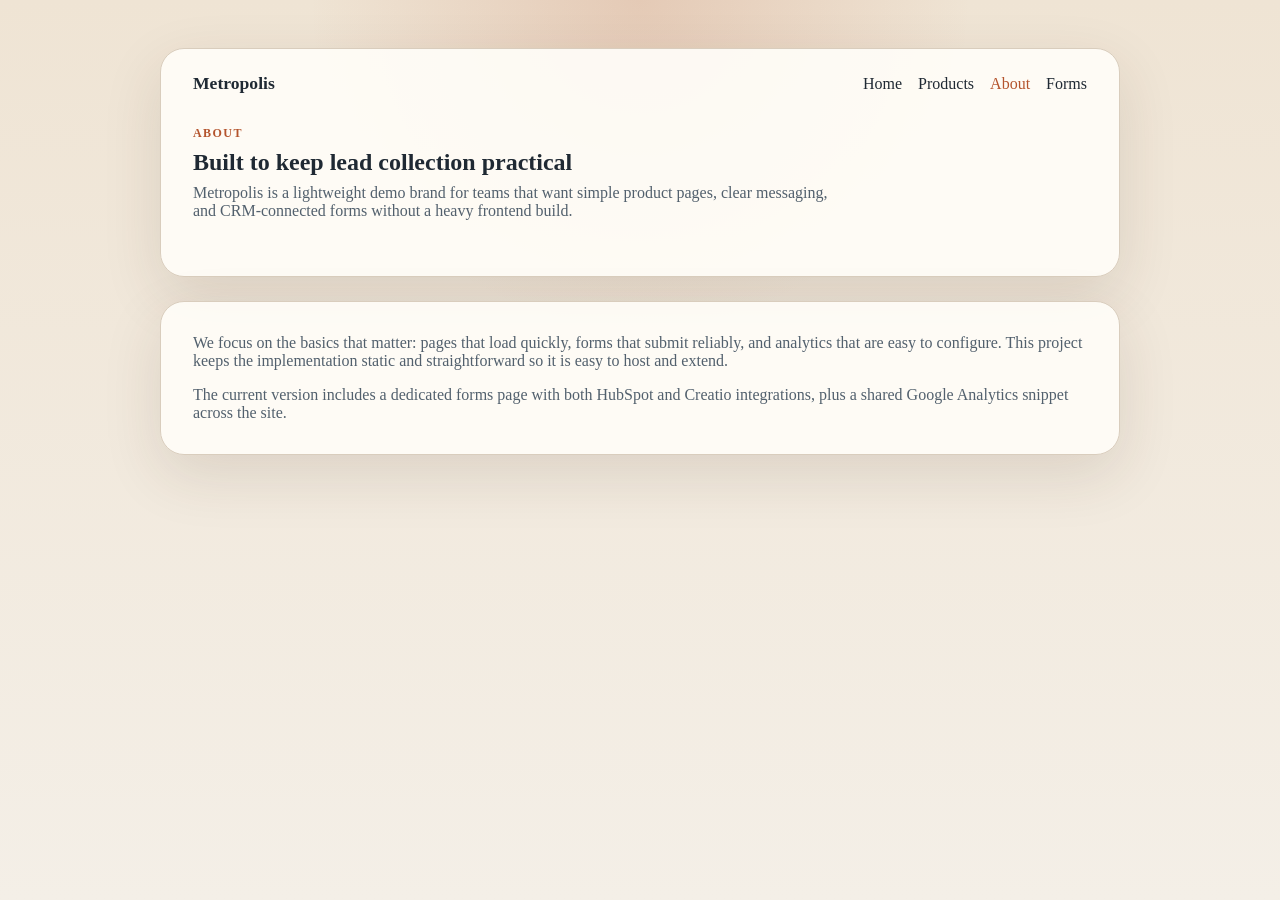
==== about.html @ 47b6cc76 "New Changes" ====
<!DOCTYPE html>
<html lang="en">
<head>
  <meta charset="UTF-8">
  <meta name="viewport" content="width=device-width, initial-scale=1.0">
  <title>About | Metropolis Forms</title>
  <meta name="description" content="Learn about Metropolis Forms and its approach to simple lead generation websites.">
  <link rel="stylesheet" href="./styles.css">
  <script async src="https://www.googletagmanager.com/gtag/js?id=G-XXXXXXXXXX"></script>
  <script>
    window.dataLayer = window.dataLayer || [];
    function gtag() { dataLayer.push(arguments); }
    gtag('js', new Date());
    gtag('config', 'G-XXXXXXXXXX');
  </script>
</head>
<body>
  <main class="page">
    <section class="card page-header">
      <nav class="site-nav" aria-label="Primary">
        <a class="brand" href="./index.html">Metropolis</a>
        <div class="nav-links">
          <a href="./index.html">Home</a>
          <a href="./products.html">Products</a>
          <a class="active" href="./about.html">About</a>
          <a href="./forms.html">Forms</a>
        </div>
      </nav>

      <div class="intro">
        <p class="eyebrow">About</p>
        <h1>Built to keep lead collection practical</h1>
        <p class="lede">Metropolis is a lightweight demo brand for teams that want simple product pages, clear messaging, and CRM-connected forms without a heavy frontend build.</p>
      </div>
    </section>

    <section class="card">
      <div class="content-stack">
        <p>We focus on the basics that matter: pages that load quickly, forms that submit reliably, and analytics that are easy to configure. This project keeps the implementation static and straightforward so it is easy to host and extend.</p>
        <p>The current version includes a dedicated forms page with both HubSpot and Creatio integrations, plus a shared Google Analytics snippet across the site.</p>
      </div>
    </section>
  </main>
</body>
</html>
---- styles.css ----
:root {
  color-scheme: light;
  --bg: #f4efe7;
  --surface: #fffdf8;
  --surface-strong: #ffffff;
  --text: #1f2933;
  --muted: #52606d;
  --border: #d9cdbd;
  --accent: #b4542d;
  --accent-dark: #8f3f20;
  --shadow: 0 20px 60px rgba(64, 44, 26, 0.12);
}

* {
  box-sizing: border-box;
}

body {
  margin: 0;
  min-height: 100vh;
  font-family: Georgia, "Times New Roman", serif;
  background:
    radial-gradient(circle at top, rgba(180, 84, 45, 0.18), transparent 30%),
    linear-gradient(180deg, #efe4d4 0%, var(--bg) 100%);
  color: var(--text);
}

.page {
  width: min(960px, calc(100% - 2rem));
  margin: 0 auto;
  padding: 3rem 0;
  display: grid;
  gap: 1.5rem;
}

.card {
  background: rgba(255, 253, 248, 0.92);
  border: 1px solid var(--border);
  border-radius: 24px;
  box-shadow: var(--shadow);
  padding: 2rem;
}

.hero {
  padding-top: 1.5rem;
}

.page-header {
  padding-top: 1.5rem;
}

.site-nav {
  display: flex;
  justify-content: space-between;
  align-items: center;
  gap: 1rem;
  margin-bottom: 2rem;
}

.brand,
.nav-links a,
.secondary-link {
  color: var(--text);
  text-decoration: none;
}

.nav-links a.active {
  color: var(--accent);
}

.brand {
  font-size: 1.1rem;
  font-weight: 700;
}

.nav-links {
  display: flex;
  gap: 1rem;
  flex-wrap: wrap;
}

.hero-grid {
  display: grid;
  grid-template-columns: minmax(0, 1.5fr) minmax(260px, 0.8fr);
  gap: 1.5rem;
  align-items: start;
}

.intro {
  margin-bottom: 1.5rem;
}

.eyebrow {
  margin: 0 0 0.5rem;
  letter-spacing: 0.12em;
  text-transform: uppercase;
  color: var(--accent);
  font-size: 0.75rem;
  font-weight: 700;
}

h1,
h2 {
  margin: 0 0 0.5rem;
  font-weight: 700;
}

.lede {
  margin: 0;
  color: var(--muted);
  max-width: 40rem;
}

.hero-actions {
  display: flex;
  gap: 1rem;
  flex-wrap: wrap;
  margin-top: 1.5rem;
}

.hero-panel,
.product-card {
  border: 1px solid var(--border);
  border-radius: 20px;
  background: rgba(255, 255, 255, 0.55);
  padding: 1.25rem;
}

.panel-label {
  margin: 0 0 0.75rem;
  color: var(--accent);
  font-size: 0.8rem;
  font-weight: 700;
  letter-spacing: 0.08em;
  text-transform: uppercase;
}

.hero-list {
  margin: 0;
  padding-left: 1.1rem;
  color: var(--muted);
}

.product-grid {
  display: grid;
  grid-template-columns: repeat(3, minmax(0, 1fr));
  gap: 1rem;
}

.product-card h3 {
  margin-top: 0;
  margin-bottom: 0.6rem;
}

.product-card p {
  margin: 0;
  color: var(--muted);
}

.content-stack {
  display: grid;
  gap: 1rem;
}

.content-stack p {
  margin: 0;
  color: var(--muted);
}

.hubspot-card {
  overflow: hidden;
}

.link-card {
  display: inline-flex;
  align-items: center;
  justify-content: center;
  min-width: 220px;
  padding: 1rem 1.5rem;
  border-radius: 999px;
  background: var(--accent);
  color: #fff;
  text-decoration: none;
  font-weight: 700;
}

.link-card:hover {
  background: var(--accent-dark);
}

.secondary-link {
  display: inline-flex;
  align-items: center;
  font-weight: 700;
}

.creatio-form-shell {
  border: 1px solid var(--border);
  border-radius: 20px;
  background: #f9f4ec;
  padding: 1.25rem;
}

.creatio-form-shell .bee-row,
.creatio-form-shell .bee-row-content {
  position: relative;
}

.creatio-form-shell .bee-row-1,
.creatio-form-shell .bee-row-1 .bee-row-content {
  background-repeat: no-repeat;
}

.creatio-form-shell .bee-row-content {
  max-width: 500px;
  margin: 0 auto;
  display: flex;
}

.creatio-form-shell .bee-row-content .bee-col-w12,
.creatio-form-shell .bee-row-1 .bee-col-1 .bee-block-1 div.label:not(.inline),
.creatio-form-shell .bee-row-1 .bee-col-1 .bee-block-1 label:not(.inline) {
  flex-basis: 100%;
}

.creatio-form-shell .bee-form .bee-form-row .bee-field {
  padding: 3px;
  display: flex;
  flex: 1;
  flex-wrap: wrap;
  align-items: center;
}

.creatio-form-shell .bee-form .bee-form-row .bee-field input:not([type=checkbox]):not([type=radio]) {
  flex-grow: 1;
  width: 100%;
  font-family: inherit;
  font-size: inherit;
}

.creatio-form-shell .bee-form .bee-form-row .bee-field button {
  font-family: inherit;
  font-size: inherit;
  cursor: pointer;
}

.creatio-form-shell .bee-form .bee-form-row .bee-field .bee-button-container {
  flex-grow: 1;
}

.creatio-form-shell .bee-row-1 .bee-col-1 {
  padding-bottom: 5px;
  padding-top: 5px;
}

.creatio-form-shell .bee-row-1 .bee-col-1 .bee-block-1 {
  font-family: Arial, Helvetica Neue, Helvetica, sans-serif;
  font-size: 14px;
  font-weight: 400;
  padding: 10px;
  text-align: center;
}

.creatio-form-shell .bee-row-1 .bee-col-1 .bee-block-1 form {
  display: inline-block;
  width: 100%;
}

.creatio-form-shell .bee-row-1 .bee-col-1 .bee-block-1 div.label,
.creatio-form-shell .bee-row-1 .bee-col-1 .bee-block-1 label {
  display: block;
  padding: 3px;
  color: #000;
  letter-spacing: 0;
  line-height: 200%;
  text-align: left;
  font-weight: 400;
}

.creatio-form-shell .bee-row-1 .bee-col-1 .bee-block-1 input:not([type=checkbox]):not([type=radio]):not([type=image]) {
  min-height: 38px;
  padding: 5px;
  border: 1px solid transparent;
  border-radius: 4px;
  background-color: #fff;
  color: #000;
}

.creatio-form-shell .bee-row-1 .bee-col-1 .bee-block-1 input:not([type=checkbox]):not([type=radio]):focus {
  outline-color: #3aaee0;
}

.creatio-form-shell .bee-row-1 .bee-col-1 .bee-block-1 button {
  width: 100%;
  padding: 5px 20px;
  border: 0;
  border-radius: 4px;
  background-color: #3aaee0;
  color: #fff;
  letter-spacing: 0;
  line-height: 200%;
}

@media (max-width: 640px) {
  .page {
    width: min(100% - 1rem, 960px);
    padding: 1rem 0;
  }

  .card {
    padding: 1.25rem;
    border-radius: 18px;
  }

  .site-nav,
  .hero-grid,
  .product-grid {
    grid-template-columns: 1fr;
    display: grid;
  }

  .site-nav {
    justify-content: start;
  }

  .nav-links {
    gap: 0.75rem;
  }

  .creatio-form-shell .bee-row-content:not(.no_stack) {
    display: block;
  }

  .creatio-form-shell .bee-form form {
    width: 100% !important;
  }
}
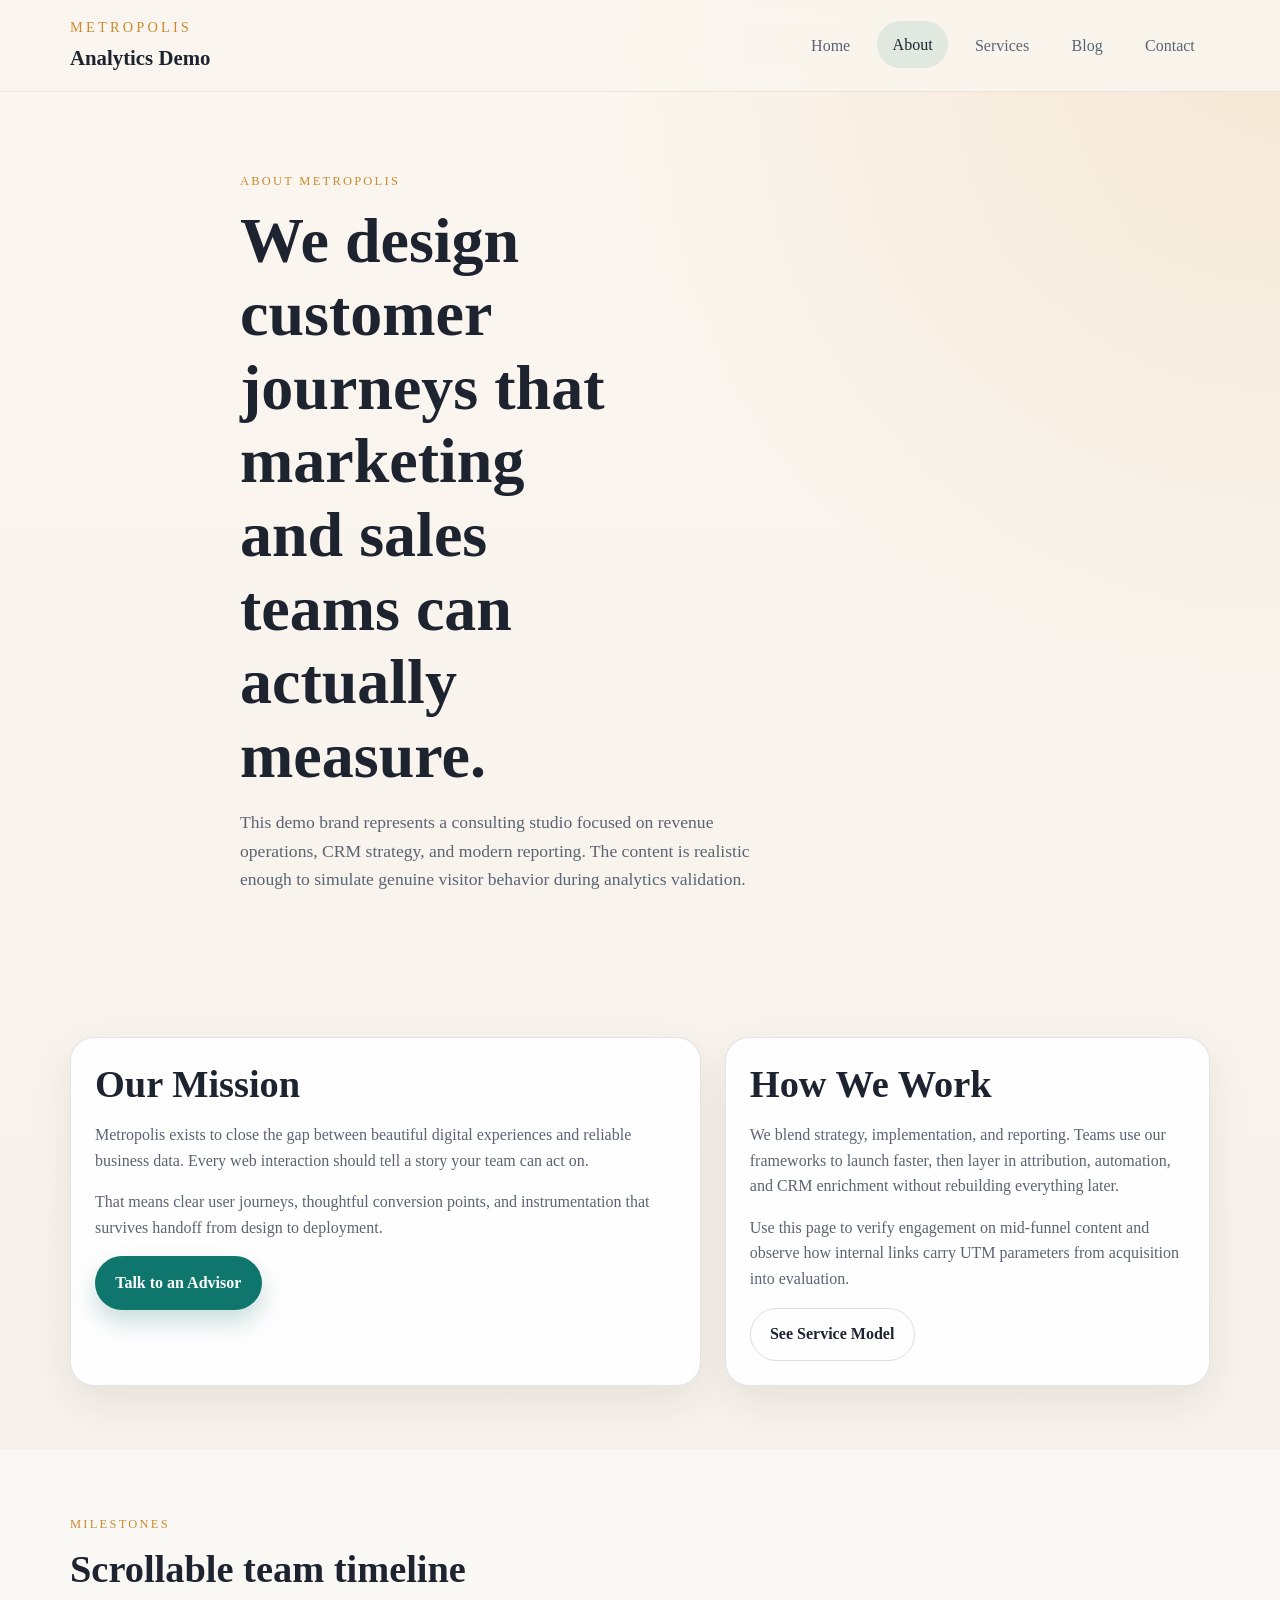
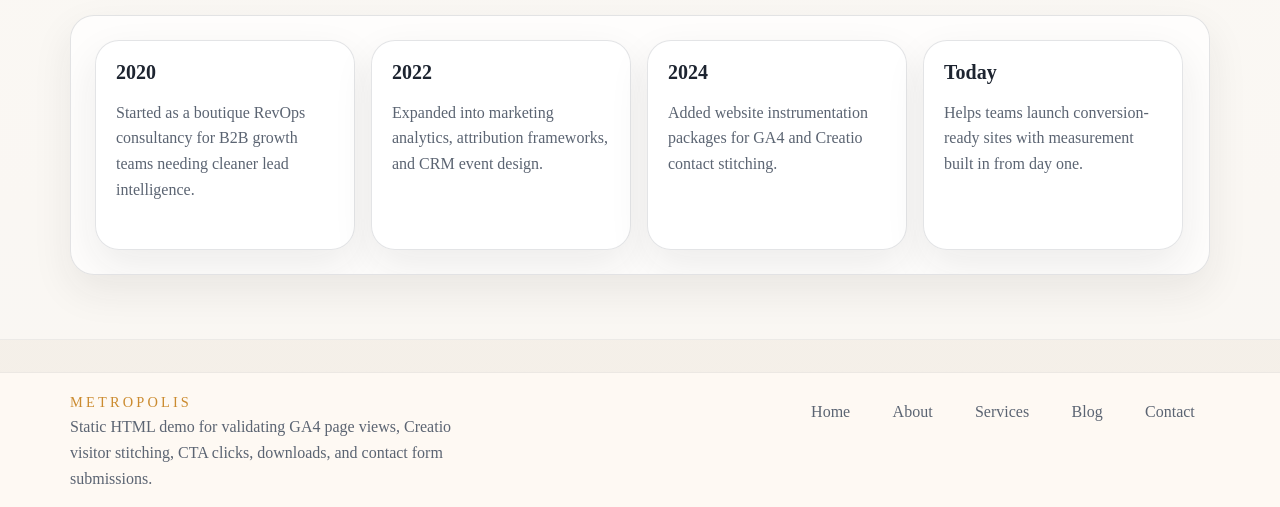
==== commit 4c6304af: "New pages updated to have ful GA test" ====
--- a/about.html
+++ b/about.html
@@ -1,45 +1,81 @@
 <!DOCTYPE html>
 <html lang="en">
 <head>
+  <script>window.TAG_ID = "G-TEST1234";</script>
+  <script async src="https://www.googletagmanager.com/gtag/js?id=G-TEST1234"></script>
+  <script>
+    window.dataLayer = window.dataLayer || [];
+    function gtag(){dataLayer.push(arguments);}
+    gtag("js", new Date());
+    gtag("config", window.TAG_ID);
+  </script>
+  <script src="https://webtracking-v01.creatio.com/JS/create-object.js"></script>
+  <script src="https://webtracking-v01.creatio.com/JS/crt-gtag-with-tracking-form-data.js"></script>
   <meta charset="UTF-8">
   <meta name="viewport" content="width=device-width, initial-scale=1.0">
-  <title>About | Metropolis Forms</title>
-  <meta name="description" content="Learn about Metropolis Forms and its approach to simple lead generation websites.">
+  <title>Metropolis Analytics Demo | About</title>
+  <meta name="description" content="Learn about the Metropolis team, delivery approach, and analytics-first implementation philosophy.">
+  <link rel="icon" href="./favicon.svg" type="image/svg+xml">
   <link rel="stylesheet" href="./styles.css">
-  <script async src="https://www.googletagmanager.com/gtag/js?id=G-XXXXXXXXXX"></script>
-  <script>
-    window.dataLayer = window.dataLayer || [];
-    function gtag() { dataLayer.push(arguments); }
-    gtag('js', new Date());
-    gtag('config', 'G-XXXXXXXXXX');
-  </script>
+  <script defer src="./main.js"></script>
 </head>
-<body>
-  <main class="page">
-    <section class="card page-header">
-      <nav class="site-nav" aria-label="Primary">
-        <a class="brand" href="./index.html">Metropolis</a>
-        <div class="nav-links">
-          <a href="./index.html">Home</a>
-          <a href="./products.html">Products</a>
-          <a class="active" href="./about.html">About</a>
-          <a href="./forms.html">Forms</a>
-        </div>
-      </nav>
+<body data-page="about" data-page-title="About">
+  <div data-include="header"></div>
 
-      <div class="intro">
-        <p class="eyebrow">About</p>
-        <h1>Built to keep lead collection practical</h1>
-        <p class="lede">Metropolis is a lightweight demo brand for teams that want simple product pages, clear messaging, and CRM-connected forms without a heavy frontend build.</p>
+  <main>
+    <section class="page-hero section">
+      <div class="container narrow">
+        <p class="eyebrow">About Metropolis</p>
+        <h1>We design customer journeys that marketing and sales teams can actually measure.</h1>
+        <p class="lede">This demo brand represents a consulting studio focused on revenue operations, CRM strategy, and modern reporting. The content is realistic enough to simulate genuine visitor behavior during analytics validation.</p>
       </div>
     </section>
 
-    <section class="card">
-      <div class="content-stack">
-        <p>We focus on the basics that matter: pages that load quickly, forms that submit reliably, and analytics that are easy to configure. This project keeps the implementation static and straightforward so it is easy to host and extend.</p>
-        <p>The current version includes a dedicated forms page with both HubSpot and Creatio integrations, plus a shared Google Analytics snippet across the site.</p>
+    <section class="section">
+      <div class="container two-column">
+        <article class="info-card tall-card">
+          <h2>Our Mission</h2>
+          <p>Metropolis exists to close the gap between beautiful digital experiences and reliable business data. Every web interaction should tell a story your team can act on.</p>
+          <p>That means clear user journeys, thoughtful conversion points, and instrumentation that survives handoff from design to deployment.</p>
+          <a class="button button-primary" href="./contact.html" data-track="about_contact">Talk to an Advisor</a>
+        </article>
+        <article class="info-card tall-card">
+          <h2>How We Work</h2>
+          <p>We blend strategy, implementation, and reporting. Teams use our frameworks to launch faster, then layer in attribution, automation, and CRM enrichment without rebuilding everything later.</p>
+          <p>Use this page to verify engagement on mid-funnel content and observe how internal links carry UTM parameters from acquisition into evaluation.</p>
+          <a class="button button-secondary" href="./services.html" data-track="about_services">See Service Model</a>
+        </article>
+      </div>
+    </section>
+
+    <section class="section surface-section">
+      <div class="container">
+        <div class="section-heading">
+          <p class="eyebrow">Milestones</p>
+          <h2>Scrollable team timeline</h2>
+        </div>
+        <div class="scroll-panel horizontal-panel" aria-label="Company timeline">
+          <div class="timeline-card">
+            <h3>2020</h3>
+            <p>Started as a boutique RevOps consultancy for B2B growth teams needing cleaner lead intelligence.</p>
+          </div>
+          <div class="timeline-card">
+            <h3>2022</h3>
+            <p>Expanded into marketing analytics, attribution frameworks, and CRM event design.</p>
+          </div>
+          <div class="timeline-card">
+            <h3>2024</h3>
+            <p>Added website instrumentation packages for GA4 and Creatio contact stitching.</p>
+          </div>
+          <div class="timeline-card">
+            <h3>Today</h3>
+            <p>Helps teams launch conversion-ready sites with measurement built in from day one.</p>
+          </div>
+        </div>
       </div>
     </section>
   </main>
+
+  <div data-include="footer"></div>
 </body>
 </html>
--- a/styles.css
+++ b/styles.css
@@ -1,337 +1,445 @@
 :root {
-  color-scheme: light;
-  --bg: #f4efe7;
-  --surface: #fffdf8;
+  --bg: #f4efe8;
+  --surface: #fffaf4;
   --surface-strong: #ffffff;
-  --text: #1f2933;
-  --muted: #52606d;
-  --border: #d9cdbd;
-  --accent: #b4542d;
-  --accent-dark: #8f3f20;
-  --shadow: 0 20px 60px rgba(64, 44, 26, 0.12);
+  --text: #1d2430;
+  --muted: #5b6472;
+  --border: rgba(29, 36, 48, 0.12);
+  --accent: #0f766e;
+  --accent-dark: #115e59;
+  --accent-soft: #ddf4f1;
+  --gold: #cb8b2f;
+  --shadow: 0 16px 40px rgba(35, 37, 42, 0.08);
+  --radius-lg: 24px;
+  --radius-md: 18px;
+  --radius-sm: 12px;
+  --container: 1140px;
 }
 
 * {
   box-sizing: border-box;
 }
 
+html {
+  scroll-behavior: smooth;
+}
+
 body {
   margin: 0;
-  min-height: 100vh;
   font-family: Georgia, "Times New Roman", serif;
+  color: var(--text);
   background:
-    radial-gradient(circle at top, rgba(180, 84, 45, 0.18), transparent 30%),
-    linear-gradient(180deg, #efe4d4 0%, var(--bg) 100%);
+    radial-gradient(circle at top right, rgba(203, 139, 47, 0.14), transparent 28%),
+    linear-gradient(180deg, #fbf6ef 0%, var(--bg) 100%);
+  line-height: 1.6;
+}
+
+a {
+  color: var(--accent-dark);
+  text-decoration: none;
+}
+
+a:hover {
+  text-decoration: underline;
+}
+
+img {
+  max-width: 100%;
+}
+
+code {
+  font-family: "Courier New", Courier, monospace;
+  font-size: 0.95em;
+}
+
+.container {
+  width: min(calc(100% - 2rem), var(--container));
+  margin: 0 auto;
+}
+
+.narrow {
+  max-width: 800px;
+}
+
+.section {
+  padding: 4rem 0;
+}
+
+.surface-section {
+  background: rgba(255, 255, 255, 0.45);
+  border-top: 1px solid rgba(255, 255, 255, 0.5);
+  border-bottom: 1px solid rgba(29, 36, 48, 0.06);
+}
+
+.site-header {
+  position: sticky;
+  top: 0;
+  z-index: 30;
+  backdrop-filter: blur(14px);
+  background: rgba(250, 246, 239, 0.84);
+  border-bottom: 1px solid rgba(29, 36, 48, 0.08);
+}
+
+.nav-shell,
+.footer-shell {
+  display: flex;
+  align-items: center;
+  justify-content: space-between;
+  gap: 1rem;
+  padding: 1rem 0;
+}
+
+.brand-lockup {
+  display: inline-flex;
+  flex-direction: column;
+  gap: 0.15rem;
+}
+
+.brand-mark {
+  font-size: 0.9rem;
+  letter-spacing: 0.22em;
+  text-transform: uppercase;
+  color: var(--gold);
+}
+
+.brand-name {
+  font-size: 1.3rem;
+  font-weight: 700;
   color: var(--text);
 }
 
-.page {
-  width: min(960px, calc(100% - 2rem));
-  margin: 0 auto;
-  padding: 3rem 0;
+.site-nav-links {
+  display: flex;
+  flex-wrap: wrap;
+  gap: 0.75rem;
+}
+
+.site-nav-links a {
+  padding: 0.65rem 0.95rem;
+  border-radius: 999px;
+  color: var(--muted);
+  transition: background-color 0.2s ease, color 0.2s ease, transform 0.2s ease;
+}
+
+.site-nav-links a:hover,
+.site-nav-links a.active {
+  color: var(--text);
+  text-decoration: none;
+  background: rgba(15, 118, 110, 0.1);
+  transform: translateY(-1px);
+}
+
+.hero,
+.page-hero {
+  padding-top: 5rem;
+}
+
+.hero-grid,
+.two-column,
+.form-layout {
   display: grid;
   gap: 1.5rem;
 }
 
-.card {
-  background: rgba(255, 253, 248, 0.92);
+.hero-grid,
+.two-column {
+  grid-template-columns: 1.3fr 1fr;
+}
+
+.form-layout {
+  grid-template-columns: 0.9fr 1.1fr;
+}
+
+.hero {
+  position: relative;
+}
+
+.hero::after {
+  content: "";
+  position: absolute;
+  inset: 2rem 0 auto auto;
+  width: 320px;
+  height: 320px;
+  background: radial-gradient(circle, rgba(15, 118, 110, 0.16), transparent 70%);
+  pointer-events: none;
+}
+
+.eyebrow,
+.panel-label,
+.article-meta {
+  margin: 0 0 0.75rem;
+  letter-spacing: 0.18em;
+  text-transform: uppercase;
+  font-size: 0.78rem;
+  color: var(--gold);
+}
+
+h1,
+h2,
+h3 {
+  font-weight: 700;
+  line-height: 1.15;
+  margin: 0 0 1rem;
+}
+
+h1 {
+  font-size: clamp(2.6rem, 5vw, 4.75rem);
+  max-width: 12ch;
+}
+
+h2 {
+  font-size: clamp(1.8rem, 3vw, 2.7rem);
+}
+
+h3 {
+  font-size: 1.25rem;
+}
+
+p {
+  margin: 0 0 1rem;
+  color: var(--muted);
+}
+
+.lede {
+  font-size: 1.1rem;
+  max-width: 60ch;
+}
+
+.section-heading {
+  margin-bottom: 1.5rem;
+}
+
+.feature-panel,
+.info-card,
+.contact-form,
+.timeline-card {
+  background: rgba(255, 255, 255, 0.92);
   border: 1px solid var(--border);
-  border-radius: 24px;
+  border-radius: var(--radius-lg);
   box-shadow: var(--shadow);
-  padding: 2rem;
-}
-
-.hero {
-  padding-top: 1.5rem;
-}
-
-.page-header {
-  padding-top: 1.5rem;
-}
-
-.site-nav {
-  display: flex;
-  justify-content: space-between;
-  align-items: center;
-  gap: 1rem;
-  margin-bottom: 2rem;
-}
-
-.brand,
-.nav-links a,
-.secondary-link {
-  color: var(--text);
-  text-decoration: none;
-}
-
-.nav-links a.active {
-  color: var(--accent);
-}
-
-.brand {
-  font-size: 1.1rem;
-  font-weight: 700;
-}
-
-.nav-links {
-  display: flex;
-  gap: 1rem;
-  flex-wrap: wrap;
-}
-
-.hero-grid {
-  display: grid;
-  grid-template-columns: minmax(0, 1.5fr) minmax(260px, 0.8fr);
-  gap: 1.5rem;
-  align-items: start;
-}
-
-.intro {
-  margin-bottom: 1.5rem;
-}
-
-.eyebrow {
-  margin: 0 0 0.5rem;
-  letter-spacing: 0.12em;
-  text-transform: uppercase;
-  color: var(--accent);
-  font-size: 0.75rem;
-  font-weight: 700;
-}
-
-h1,
-h2 {
-  margin: 0 0 0.5rem;
-  font-weight: 700;
-}
-
-.lede {
-  margin: 0;
-  color: var(--muted);
-  max-width: 40rem;
-}
-
-.hero-actions {
-  display: flex;
-  gap: 1rem;
-  flex-wrap: wrap;
-  margin-top: 1.5rem;
-}
-
-.hero-panel,
-.product-card {
-  border: 1px solid var(--border);
-  border-radius: 20px;
-  background: rgba(255, 255, 255, 0.55);
-  padding: 1.25rem;
-}
-
-.panel-label {
-  margin: 0 0 0.75rem;
-  color: var(--accent);
-  font-size: 0.8rem;
-  font-weight: 700;
-  letter-spacing: 0.08em;
-  text-transform: uppercase;
-}
-
-.hero-list {
+}
+
+.feature-panel,
+.info-card,
+.contact-form {
+  padding: 1.5rem;
+}
+
+.panel-list,
+.check-list {
   margin: 0;
   padding-left: 1.1rem;
   color: var(--muted);
 }
 
-.product-grid {
-  display: grid;
-  grid-template-columns: repeat(3, minmax(0, 1fr));
-  gap: 1rem;
-}
-
-.product-card h3 {
-  margin-top: 0;
-  margin-bottom: 0.6rem;
-}
-
-.product-card p {
-  margin: 0;
-  color: var(--muted);
-}
-
-.content-stack {
-  display: grid;
-  gap: 1rem;
-}
-
-.content-stack p {
-  margin: 0;
-  color: var(--muted);
-}
-
-.hubspot-card {
-  overflow: hidden;
-}
-
-.link-card {
+.action-row,
+.meta-row {
+  display: flex;
+  flex-wrap: wrap;
+  gap: 0.85rem;
+  align-items: center;
+}
+
+.meta-row {
+  margin-top: 1rem;
+}
+
+.button {
   display: inline-flex;
   align-items: center;
   justify-content: center;
-  min-width: 220px;
-  padding: 1rem 1.5rem;
+  min-height: 48px;
+  padding: 0.8rem 1.2rem;
   border-radius: 999px;
+  font-weight: 700;
+  border: 1px solid transparent;
+  transition: transform 0.2s ease, box-shadow 0.2s ease, background-color 0.2s ease;
+}
+
+.button:hover {
+  text-decoration: none;
+  transform: translateY(-2px);
+}
+
+.button-primary {
   background: var(--accent);
   color: #fff;
-  text-decoration: none;
-  font-weight: 700;
-}
-
-.link-card:hover {
+  box-shadow: 0 12px 24px rgba(15, 118, 110, 0.24);
+}
+
+.button-primary:hover {
   background: var(--accent-dark);
 }
 
-.secondary-link {
-  display: inline-flex;
-  align-items: center;
-  font-weight: 700;
-}
-
-.creatio-form-shell {
+.button-secondary {
+  background: transparent;
+  color: var(--text);
+  border-color: rgba(29, 36, 48, 0.15);
+}
+
+.text-link {
+  font-weight: 700;
+}
+
+.card-grid,
+.blog-list {
+  display: grid;
+  gap: 1.5rem;
+}
+
+.card-grid {
+  grid-template-columns: repeat(3, minmax(0, 1fr));
+}
+
+.blog-list {
+  grid-template-columns: repeat(2, minmax(0, 1fr));
+}
+
+.detail-card {
+  min-height: 280px;
+}
+
+.tall-card {
+  min-height: 100%;
+}
+
+.pill {
+  display: inline-block;
+  margin-bottom: 0.8rem;
+  padding: 0.35rem 0.7rem;
+  background: var(--accent-soft);
+  color: var(--accent-dark);
+  border-radius: 999px;
+  font-size: 0.8rem;
+  font-weight: 700;
+}
+
+.scroll-panel {
+  min-height: 260px;
+  max-height: 320px;
+  overflow: auto;
+  padding: 1.5rem;
+  background: rgba(255, 255, 255, 0.75);
   border: 1px solid var(--border);
-  border-radius: 20px;
-  background: #f9f4ec;
+  border-radius: var(--radius-lg);
+  box-shadow: var(--shadow);
+}
+
+.horizontal-panel {
+  display: grid;
+  grid-auto-flow: column;
+  grid-auto-columns: minmax(220px, 260px);
+  gap: 1rem;
+  overflow-x: auto;
+}
+
+.timeline-card {
   padding: 1.25rem;
 }
 
-.creatio-form-shell .bee-row,
-.creatio-form-shell .bee-row-content {
-  position: relative;
-}
-
-.creatio-form-shell .bee-row-1,
-.creatio-form-shell .bee-row-1 .bee-row-content {
-  background-repeat: no-repeat;
-}
-
-.creatio-form-shell .bee-row-content {
-  max-width: 500px;
-  margin: 0 auto;
-  display: flex;
-}
-
-.creatio-form-shell .bee-row-content .bee-col-w12,
-.creatio-form-shell .bee-row-1 .bee-col-1 .bee-block-1 div.label:not(.inline),
-.creatio-form-shell .bee-row-1 .bee-col-1 .bee-block-1 label:not(.inline) {
-  flex-basis: 100%;
-}
-
-.creatio-form-shell .bee-form .bee-form-row .bee-field {
-  padding: 3px;
-  display: flex;
-  flex: 1;
-  flex-wrap: wrap;
-  align-items: center;
-}
-
-.creatio-form-shell .bee-form .bee-form-row .bee-field input:not([type=checkbox]):not([type=radio]) {
-  flex-grow: 1;
+.article-layout {
+  padding-top: 5rem;
+}
+
+.article-container {
+  max-width: 760px;
+}
+
+.article-body p {
+  margin-bottom: 1.2rem;
+}
+
+.form-row {
+  display: grid;
+  gap: 0.5rem;
+  margin-bottom: 1rem;
+}
+
+.form-row label {
+  font-weight: 700;
+}
+
+.form-row input {
   width: 100%;
-  font-family: inherit;
-  font-size: inherit;
-}
-
-.creatio-form-shell .bee-form .bee-form-row .bee-field button {
-  font-family: inherit;
-  font-size: inherit;
-  cursor: pointer;
-}
-
-.creatio-form-shell .bee-form .bee-form-row .bee-field .bee-button-container {
-  flex-grow: 1;
-}
-
-.creatio-form-shell .bee-row-1 .bee-col-1 {
-  padding-bottom: 5px;
-  padding-top: 5px;
-}
-
-.creatio-form-shell .bee-row-1 .bee-col-1 .bee-block-1 {
-  font-family: Arial, Helvetica Neue, Helvetica, sans-serif;
-  font-size: 14px;
-  font-weight: 400;
-  padding: 10px;
-  text-align: center;
-}
-
-.creatio-form-shell .bee-row-1 .bee-col-1 .bee-block-1 form {
-  display: inline-block;
-  width: 100%;
-}
-
-.creatio-form-shell .bee-row-1 .bee-col-1 .bee-block-1 div.label,
-.creatio-form-shell .bee-row-1 .bee-col-1 .bee-block-1 label {
-  display: block;
-  padding: 3px;
-  color: #000;
-  letter-spacing: 0;
-  line-height: 200%;
-  text-align: left;
-  font-weight: 400;
-}
-
-.creatio-form-shell .bee-row-1 .bee-col-1 .bee-block-1 input:not([type=checkbox]):not([type=radio]):not([type=image]) {
-  min-height: 38px;
-  padding: 5px;
-  border: 1px solid transparent;
-  border-radius: 4px;
-  background-color: #fff;
-  color: #000;
-}
-
-.creatio-form-shell .bee-row-1 .bee-col-1 .bee-block-1 input:not([type=checkbox]):not([type=radio]):focus {
-  outline-color: #3aaee0;
-}
-
-.creatio-form-shell .bee-row-1 .bee-col-1 .bee-block-1 button {
-  width: 100%;
-  padding: 5px 20px;
-  border: 0;
-  border-radius: 4px;
-  background-color: #3aaee0;
-  color: #fff;
-  letter-spacing: 0;
-  line-height: 200%;
+  min-height: 50px;
+  padding: 0.85rem 1rem;
+  border-radius: var(--radius-sm);
+  border: 1px solid rgba(29, 36, 48, 0.16);
+  background: #fff;
+  font: inherit;
+}
+
+.form-row input:focus {
+  outline: 2px solid rgba(15, 118, 110, 0.18);
+  border-color: var(--accent);
+}
+
+.form-status {
+  min-height: 1.5rem;
+  margin-top: 1rem;
+  font-weight: 700;
+}
+
+.form-status.is-success {
+  color: var(--accent-dark);
+}
+
+.form-status.is-error {
+  color: #a63b32;
+}
+
+.site-footer {
+  margin-top: 2rem;
+  border-top: 1px solid rgba(29, 36, 48, 0.08);
+  background: rgba(255, 250, 244, 0.95);
+}
+
+.footer-shell {
+  align-items: flex-start;
+}
+
+.footer-shell p {
+  max-width: 52ch;
+  margin: 0;
+}
+
+@media (max-width: 920px) {
+  .hero-grid,
+  .two-column,
+  .form-layout,
+  .card-grid,
+  .blog-list {
+    grid-template-columns: 1fr;
+  }
+
+  .nav-shell,
+  .footer-shell {
+    flex-direction: column;
+    align-items: flex-start;
+  }
+
+  h1 {
+    max-width: 100%;
+  }
 }
 
 @media (max-width: 640px) {
-  .page {
-    width: min(100% - 1rem, 960px);
-    padding: 1rem 0;
-  }
-
-  .card {
-    padding: 1.25rem;
-    border-radius: 18px;
-  }
-
-  .site-nav,
-  .hero-grid,
-  .product-grid {
-    grid-template-columns: 1fr;
-    display: grid;
-  }
-
-  .site-nav {
-    justify-content: start;
-  }
-
-  .nav-links {
-    gap: 0.75rem;
-  }
-
-  .creatio-form-shell .bee-row-content:not(.no_stack) {
-    display: block;
-  }
-
-  .creatio-form-shell .bee-form form {
-    width: 100% !important;
-  }
-}
+  .section {
+    padding: 3rem 0;
+  }
+
+  .site-nav-links {
+    gap: 0.4rem;
+  }
+
+  .site-nav-links a {
+    padding: 0.55rem 0.75rem;
+  }
+
+  .feature-panel,
+  .info-card,
+  .contact-form,
+  .scroll-panel {
+    padding: 1.2rem;
+  }
+}
